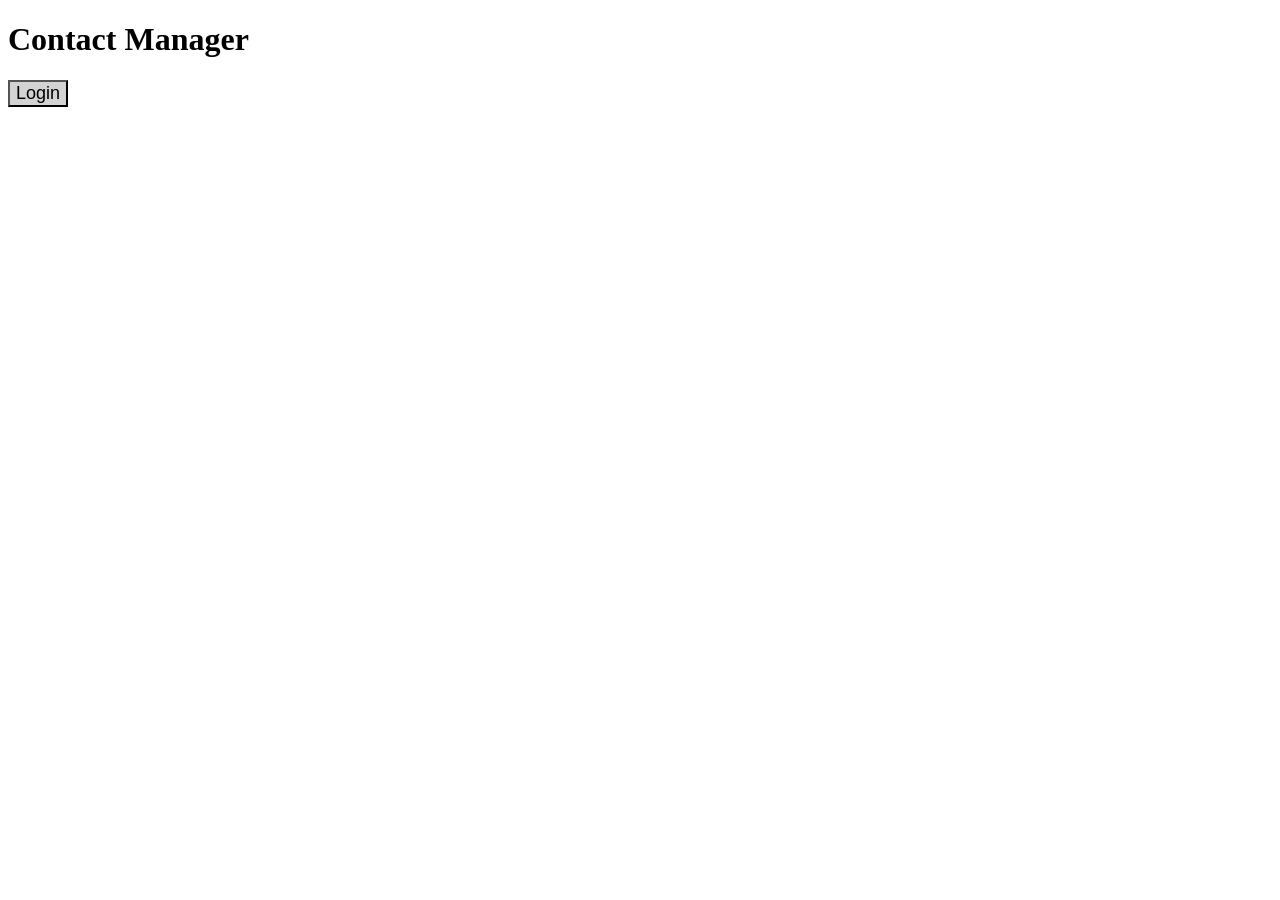
==== work/index.html @ a6fe0b3d "This is a test html document and will not be included in the fial project. It is only to work around" ====
<!DOCTYPE html>
<html>
    <head>
        <title>COP4331 Small Project</title>
    </head>
    <body>
        <h1>Contact Manager</h1>
        <button onclick = "login()" style="font-size: large; background-color: lightgray; color: black;">Login</button>
        <script>
            function login()
            {
                window.location.href = "login.html";
            }
        </script>
    </body>
</html>
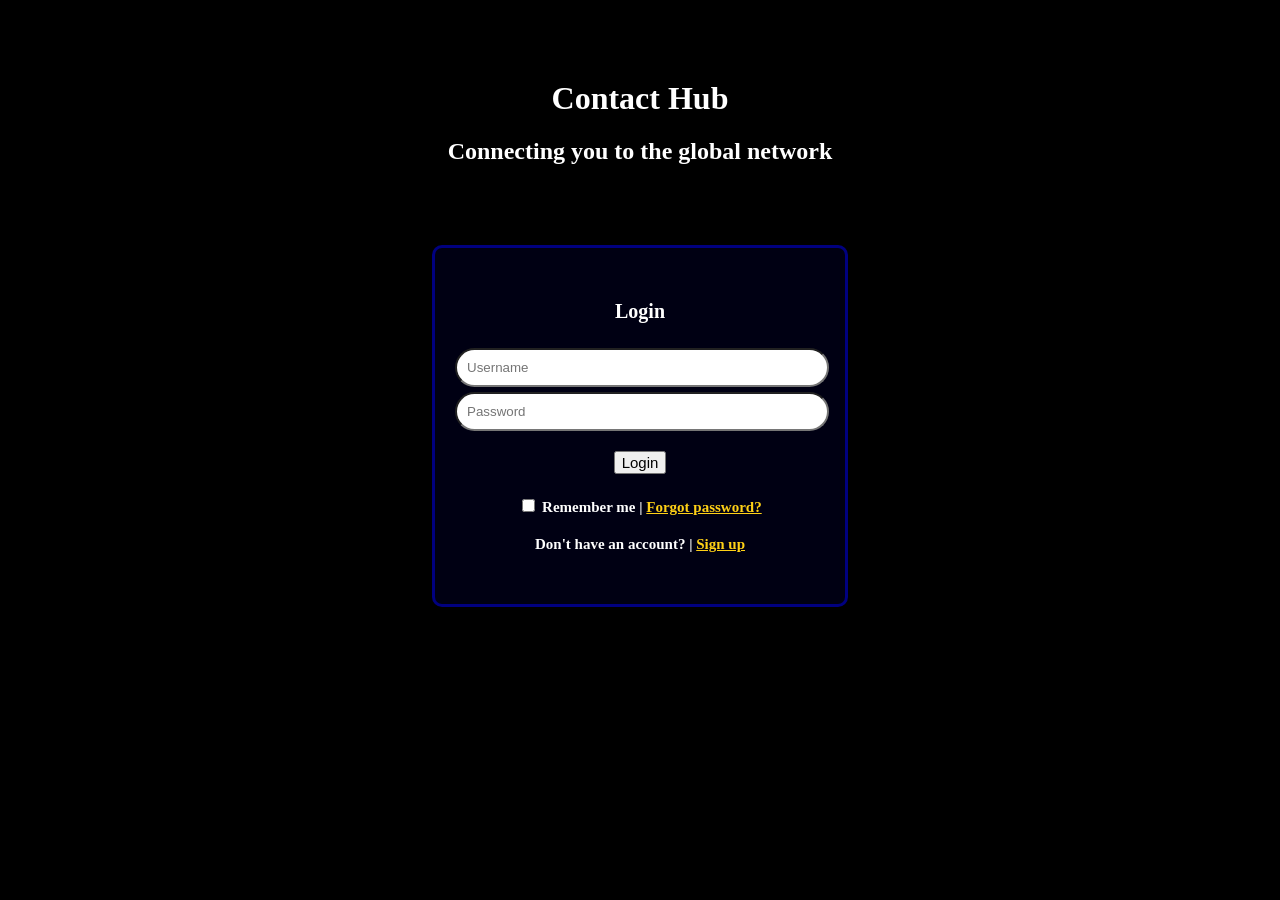
==== commit 8df8d1cd: "initial test for website homepage" ====
--- a/work/index.html
+++ b/work/index.html
@@ -1,16 +1,73 @@
 <!DOCTYPE html>
 <html>
     <head>
+        <link rel="stylesheet" href="index.css">
         <title>COP4331 Small Project</title>
+        <style>
+            body {
+                
+                background-color: #000;
+                background-image: url("https://images-assets.nasa.gov/image/art002e024014/art002e024014~large.jpg");
+                background-repeat: no-repeat;
+                background-size: cover;
+                background-position: middle right;
+                background-size: 125% auto;
+                font-family: 'Times New Roman', Times, serif, sans-serif;
+                text-align: center;
+                margin-top: 80px;
+                color: white;
+            }
+            .wrapper{
+                width: 350px;
+                margin: 80px auto;
+                padding: 30px;
+                border: 3px solid navy;
+                border-radius: 10px;
+                background-color: rgba(0, 0, 30, 0.65);
+            }
+            .input-box{
+                margin: 0px 0;
+            }
+            .input-box input{
+                width: 100%;
+                padding: 10px;
+                border-radius: 100px;
+                margin-left: -10px;
+                
+            }
+            a{
+                color: #ffd116;
+                text-decoration: underline;
+            }
+        </style>
+        <h1>Contact Hub</h1>
+        <h2>Connecting you to the global network</h2>
     </head>
     <body>
-        <h1>Contact Manager</h1>
-        <button onclick = "login()" style="font-size: large; background-color: lightgray; color: black;">Login</button>
-        <script>
-            function login()
-            {
-                window.location.href = "login.html";
-            }
-        </script>
+        <div class = "wrapper"> 
+            <form action = "">
+                <h1> 
+                    <p style = "font-size: 20px; color: white; margin-top: 20px;" > Login </p>
+                    <div class="input-box">
+                        <input type="text" placeholder="Username" required>
+                    </div>
+                    <div class="input-box">
+                        <input type="password" placeholder="Password" required>
+                    </div>
+                    <button type="submit" style = "font-size: 15px; color: black; margin-top: 20px;" >Login</button>
+
+                    <div class="forgotpass-remember">
+                        <p style = "font-size: 15px; color: white; margin-top: 20px;" > 
+                            <label><input type="checkbox"> Remember me |</label>
+                            <a href="#">Forgot password?</a>
+                        </p>
+                        <p style = "font-size: 15px; color: white; margin-top: 20px;" > Don't have an account? | <a href="#">Sign up</a>
+                    </div>
+                </h1>
+            </form>
+        </div>
+        
+
+
     </body>
 </html>
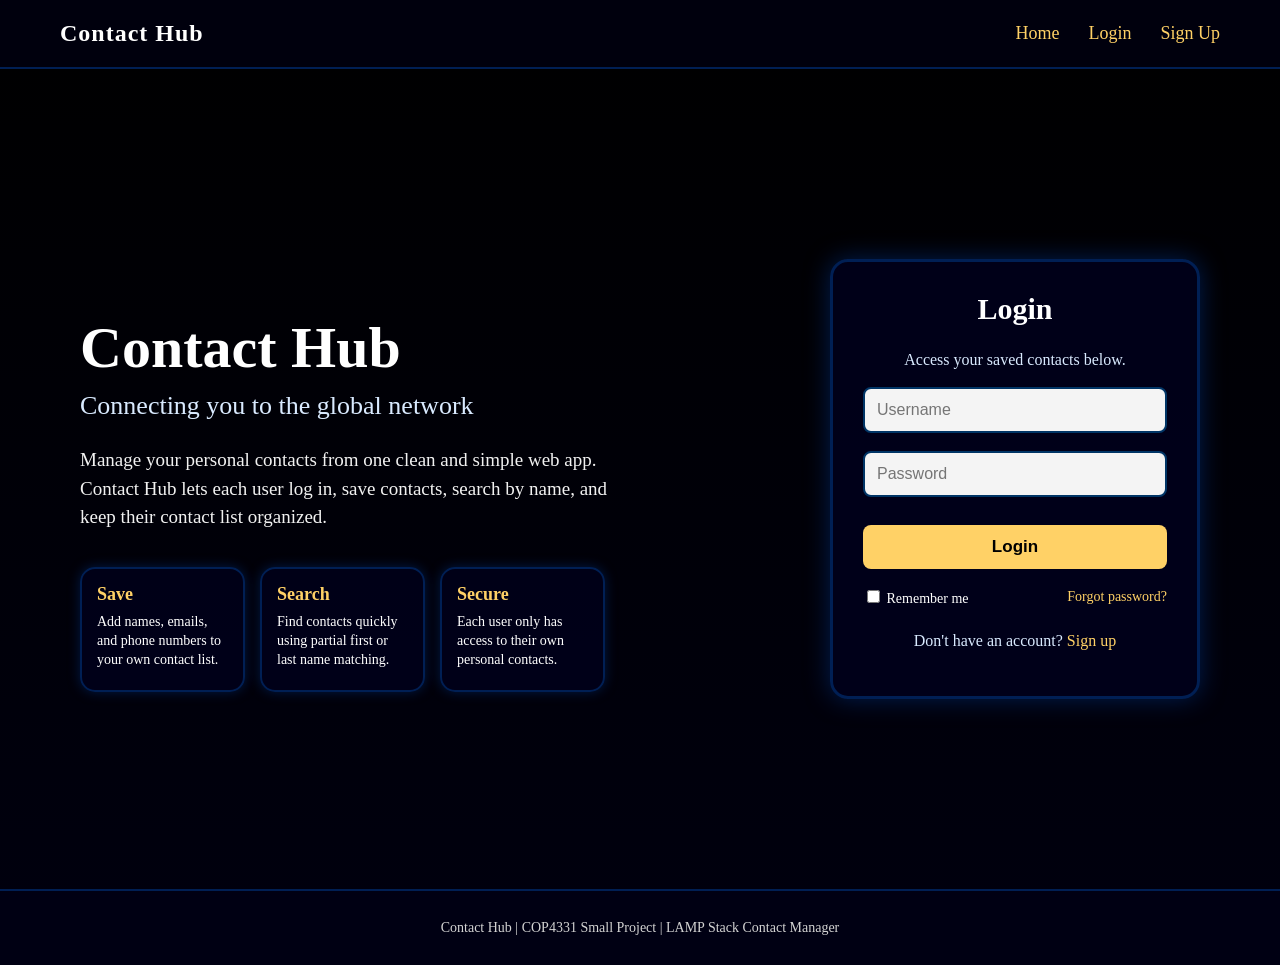
==== commit 9255e139: "second edition of the front page" ====
--- a/work/index.html
+++ b/work/index.html
@@ -1,73 +1,329 @@
 <!DOCTYPE html>
-<html>
+<html lang="en">
     <head>
-        <link rel="stylesheet" href="index.css">
-        <title>COP4331 Small Project</title>
+        <meta charset="UTF-8">
+        <meta name="viewport" content="width=device-width, initial-scale=1.0">
+        <title>Contact Hub</title>
+
         <style>
+            * {
+                box-sizing: border-box;
+            }
+
             body {
-                
+                margin: 0;
+                min-height: 100vh;
                 background-color: #000;
-                background-image: url("https://images-assets.nasa.gov/image/art002e024014/art002e024014~large.jpg");
+                background-image: linear-gradient(rgba(0, 0, 0, 0.45), rgba(0, 0, 20, 0.75)),
+                                  url("https://images-assets.nasa.gov/image/art002e024014/art002e024014~large.jpg");
                 background-repeat: no-repeat;
-                background-size: cover;
-                background-position: middle right;
+                background-position: center right;
                 background-size: 125% auto;
-                font-family: 'Times New Roman', Times, serif, sans-serif;
+                font-family: 'Times New Roman', Times, serif;
+                color: white;
+            }
+
+            .navbar {
+                width: 100%;
+                padding: 20px 60px;
+                display: flex;
+                justify-content: space-between;
+                align-items: center;
+                background-color: rgba(0, 0, 20, 0.65);
+                border-bottom: 2px solid #001f54;
+            }
+
+            .navbar h2 {
+                margin: 0;
+                color: white;
+                letter-spacing: 1px;
+            }
+
+            .nav-links a {
+                color: #ffd166;
+                text-decoration: none;
+                margin-left: 25px;
+                font-size: 18px;
+            }
+
+            .nav-links a:hover {
+                color: white;
+                text-decoration: underline;
+            }
+
+            .main-container {
+                min-height: calc(100vh - 80px);
+                display: flex;
+                align-items: center;
+                justify-content: space-between;
+                padding: 50px 80px;
+                gap: 40px;
+            }
+
+            .hero-section {
+                max-width: 550px;
+                text-align: left;
+            }
+
+            .hero-section h1 {
+                font-size: 58px;
+                margin-bottom: 10px;
+            }
+
+            .hero-section h2 {
+                font-size: 26px;
+                font-weight: normal;
+                color: #d9eaff;
+                margin-top: 0;
+            }
+
+            .tagline {
+                font-size: 19px;
+                line-height: 1.5;
+                color: #f1f1f1;
+                margin-top: 25px;
+            }
+
+            .feature-list {
+                display: flex;
+                gap: 15px;
+                flex-wrap: wrap;
+                margin-top: 35px;
+            }
+
+            .feature-card {
+                width: 165px;
+                min-height: 125px;
+                padding: 15px;
+                border: 2px solid #001f54;
+                border-radius: 15px;
+                background-color: rgba(0, 0, 30, 0.72);
+                box-shadow: 0 0 12px rgba(0, 31, 84, 0.8);
+            }
+
+            .feature-card h3 {
+                color: #ffd166;
+                margin-top: 0;
+                margin-bottom: 8px;
+                font-size: 18px;
+            }
+
+            .feature-card p {
+                margin: 0;
+                font-size: 14px;
+                line-height: 1.35;
+            }
+
+            .login-wrapper {
+                width: 370px;
+                padding: 30px;
+                border: 3px solid #001f54;
+                border-radius: 18px;
+                background-color: rgba(0, 0, 30, 0.78);
+                box-shadow: 0 0 25px rgba(0, 31, 84, 0.95);
                 text-align: center;
-                margin-top: 80px;
-                color: white;
-            }
-            .wrapper{
-                width: 350px;
-                margin: 80px auto;
-                padding: 30px;
-                border: 3px solid navy;
-                border-radius: 10px;
-                background-color: rgba(0, 0, 30, 0.65);
-            }
-            .input-box{
-                margin: 0px 0;
-            }
-            .input-box input{
+            }
+
+            .login-wrapper h2 {
+                margin-top: 0;
+                color: white;
+                font-size: 30px;
+            }
+
+            .login-wrapper p {
+                color: #d9eaff;
+                font-size: 16px;
+            }
+
+            .input-box {
+                margin: 18px 0;
+            }
+
+            .input-box input {
                 width: 100%;
-                padding: 10px;
-                border-radius: 100px;
-                margin-left: -10px;
-                
-            }
-            a{
-                color: #ffd116;
+                padding: 12px;
+                border: 2px solid #003566;
+                border-radius: 8px;
+                font-size: 16px;
+                background-color: #f4f4f4;
+                color: black;
+            }
+
+            .input-box input:focus {
+                outline: none;
+                border-color: #ffd166;
+            }
+
+            .login-button {
+                width: 100%;
+                padding: 12px;
+                margin-top: 10px;
+                border: none;
+                border-radius: 8px;
+                background-color: #ffd166;
+                color: black;
+                font-size: 17px;
+                font-weight: bold;
+                cursor: pointer;
+            }
+
+            .login-button:hover {
+                background-color: white;
+            }
+
+            .login-options {
+                display: flex;
+                justify-content: space-between;
+                align-items: center;
+                margin-top: 18px;
+                font-size: 14px;
+            }
+
+            .login-options label {
+                color: white;
+            }
+
+            a {
+                color: #ffd166;
+                text-decoration: none;
+            }
+
+            a:hover {
+                color: white;
                 text-decoration: underline;
             }
+
+            .signup-text {
+                margin-top: 25px;
+            }
+
+            footer {
+                text-align: center;
+                padding: 15px;
+                background-color: rgba(0, 0, 20, 0.75);
+                border-top: 2px solid #001f54;
+                color: lightgray;
+                font-size: 14px;
+            }
+
+            @media screen and (max-width: 900px) {
+                body {
+                    background-size: cover;
+                    background-position: center;
+                }
+
+                .navbar {
+                    padding: 18px 25px;
+                    flex-direction: column;
+                    gap: 12px;
+                }
+
+                .nav-links a {
+                    margin: 0 10px;
+                }
+
+                .main-container {
+                    flex-direction: column;
+                    padding: 35px 25px;
+                    text-align: center;
+                }
+
+                .hero-section {
+                    text-align: center;
+                }
+
+                .hero-section h1 {
+                    font-size: 44px;
+                }
+
+                .feature-list {
+                    justify-content: center;
+                }
+
+                .login-wrapper {
+                    width: 100%;
+                    max-width: 370px;
+                }
+            }
         </style>
-        <h1>Contact Hub</h1>
-        <h2>Connecting you to the global network</h2>
     </head>
+
     <body>
-        <div class = "wrapper"> 
-            <form action = "">
-                <h1> 
-                    <p style = "font-size: 20px; color: white; margin-top: 20px;" > Login </p>
+        <nav class="navbar">
+            <h2>Contact Hub</h2>
+
+            <div class="nav-links">
+                <a href="index.html">Home</a>
+                <a href="login.html">Login</a>
+                <a href="register.html">Sign Up</a>
+            </div>
+        </nav>
+
+        <main class="main-container">
+            <section class="hero-section">
+                <h1>Contact Hub</h1>
+                <h2>Connecting you to the global network</h2>
+
+                <p class="tagline">
+                    Manage your personal contacts from one clean and simple web app.
+                    Contact Hub lets each user log in, save contacts, search by name,
+                    and keep their contact list organized.
+                </p>
+
+                <div class="feature-list">
+                    <div class="feature-card">
+                        <h3>Save</h3>
+                        <p>Add names, emails, and phone numbers to your own contact list.</p>
+                    </div>
+
+                    <div class="feature-card">
+                        <h3>Search</h3>
+                        <p>Find contacts quickly using partial first or last name matching.</p>
+                    </div>
+
+                    <div class="feature-card">
+                        <h3>Secure</h3>
+                        <p>Each user only has access to their own personal contacts.</p>
+                    </div>
+                </div>
+            </section>
+
+            <section class="login-wrapper">
+                <form action="" method="post">
+                    <h2>Login</h2>
+                    <p>Access your saved contacts below.</p>
+
                     <div class="input-box">
                         <input type="text" placeholder="Username" required>
                     </div>
+
                     <div class="input-box">
                         <input type="password" placeholder="Password" required>
                     </div>
-                    <button type="submit" style = "font-size: 15px; color: black; margin-top: 20px;" >Login</button>
-
-                    <div class="forgotpass-remember">
-                        <p style = "font-size: 15px; color: white; margin-top: 20px;" > 
-                            <label><input type="checkbox"> Remember me |</label>
-                            <a href="#">Forgot password?</a>
-                        </p>
-                        <p style = "font-size: 15px; color: white; margin-top: 20px;" > Don't have an account? | <a href="#">Sign up</a>
-                    </div>
-                </h1>
-            </form>
-        </div>
-        
-
-
+
+                    <button type="submit" class="login-button">Login</button>
+
+                    <div class="login-options">
+                        <label><input type="checkbox"> Remember me</label>
+                        <a href="#">Forgot password?</a>
+                    </div>
+
+                    <p class="signup-text">
+                        Don't have an account? <a href="register.html">Sign up</a>
+                    </p>
+                </form>
+            </section>
+        </main>
+
+        <footer>
+            <p>Contact Hub | COP4331 Small Project | LAMP Stack Contact Manager</p>
+        </footer>
+
+        <script>
+            function login()
+            {
+                window.location.href = "login.html";
+            }
+        </script>
     </body>
-</html>+</html>
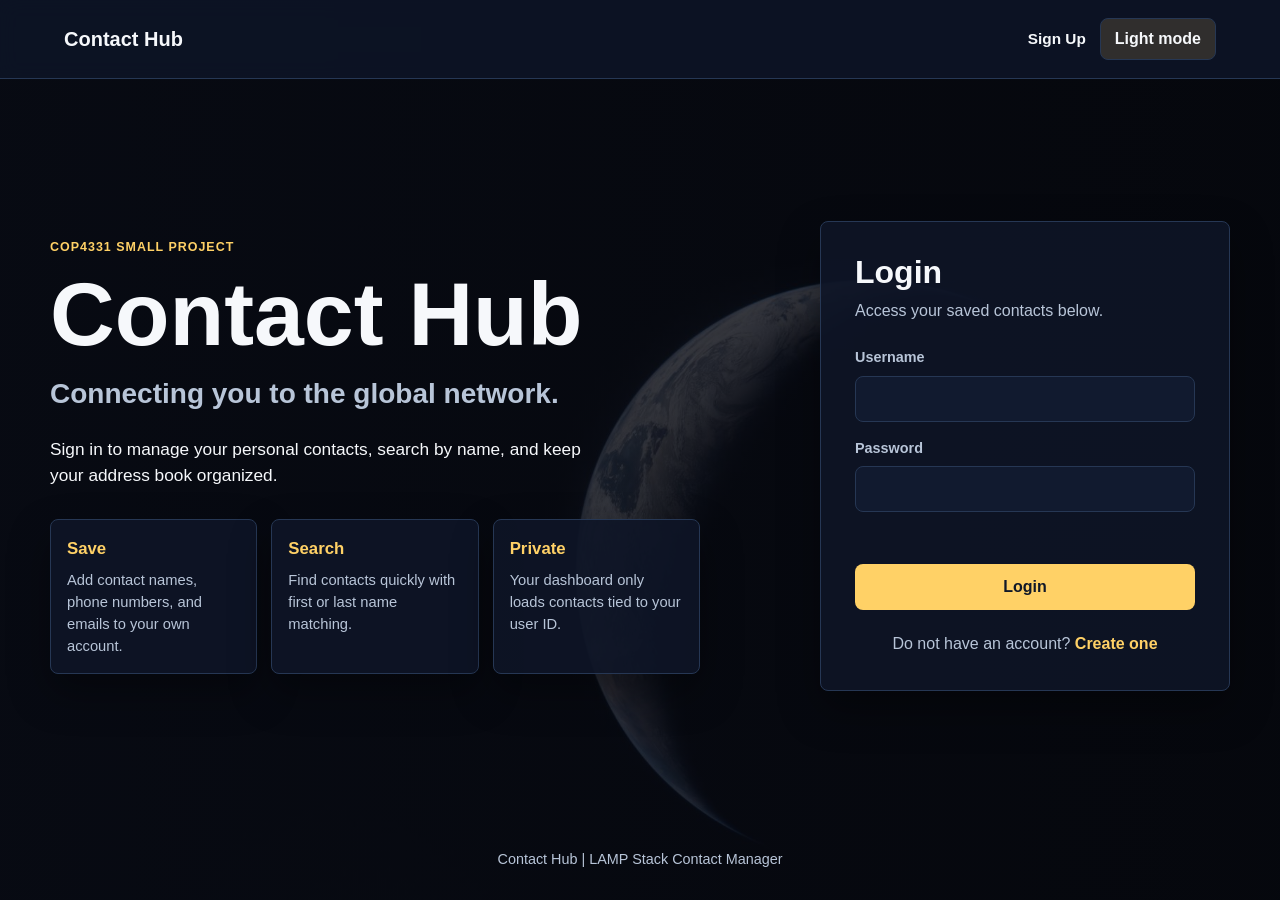
==== commit 82b45d90: "Updated versions of all files pulled directly from the droplet" ====
--- a/work/index.html
+++ b/work/index.html
@@ -1,329 +1,77 @@
 <!DOCTYPE html>
 <html lang="en">
-    <head>
-        <meta charset="UTF-8">
-        <meta name="viewport" content="width=device-width, initial-scale=1.0">
-        <title>Contact Hub</title>
 
-        <style>
-            * {
-                box-sizing: border-box;
-            }
+<head>
+    <meta charset="UTF-8">
+    <meta name="viewport" content="width=device-width, initial-scale=1.0">
+    <title>Contact Hub</title>
+    <link rel="stylesheet" href="css/app.css">
+    <script src="js/theme.js?v=20260605-2" defer></script>
+    <script src="js/api.js?v=20260605-2" defer></script>
+    <script src="js/auth.js?v=20260605-2" defer></script>
+</head>
 
-            body {
-                margin: 0;
-                min-height: 100vh;
-                background-color: #000;
-                background-image: linear-gradient(rgba(0, 0, 0, 0.45), rgba(0, 0, 20, 0.75)),
-                                  url("https://images-assets.nasa.gov/image/art002e024014/art002e024014~large.jpg");
-                background-repeat: no-repeat;
-                background-position: center right;
-                background-size: 125% auto;
-                font-family: 'Times New Roman', Times, serif;
-                color: white;
-            }
+<body class="dark-mode auth-page">
+    <header class="site-header">
+	<a class="brand" href="index.html">Contact Hub</a>
+        <nav class="nav-links" aria-label="Primary navigation">
+	   <!-- <a href="index.html" aria-current="page">Home</a> -->
+            <a href="signup.html">Sign Up</a>
+            <button class="theme-toggle-btn" id="themeToggle" type="button">Light mode</button>
+        </nav>
+    </header>
 
-            .navbar {
-                width: 100%;
-                padding: 20px 60px;
-                display: flex;
-                justify-content: space-between;
-                align-items: center;
-                background-color: rgba(0, 0, 20, 0.65);
-                border-bottom: 2px solid #001f54;
-            }
+    <main class="landing-layout">
+        <section class="hero-copy" aria-labelledby="heroTitle">
+            <p class="eyebrow">COP4331 Small Project</p>
+            <h1 id="heroTitle">Contact Hub</h1>
+            <p class="hero-subtitle">Connecting you to the global network.</p>
+            <p class="hero-text">
+                Sign in to manage your personal contacts, search by name, and keep your address book organized.
+            </p>
 
-            .navbar h2 {
-                margin: 0;
-                color: white;
-                letter-spacing: 1px;
-            }
+            <div class="feature-list" aria-label="Contact Hub features">
+                <article class="feature-card">
+                    <h2>Save</h2>
+                    <p>Add contact names, phone numbers, and emails to your own account.</p>
+                </article>
+                <article class="feature-card">
+                    <h2>Search</h2>
+                    <p>Find contacts quickly with first or last name matching.</p>
+                </article>
+                <article class="feature-card">
+                    <h2>Private</h2>
+                    <p>Your dashboard only loads contacts tied to your user ID.</p>
+                </article>
+            </div>
+        </section>
 
-            .nav-links a {
-                color: #ffd166;
-                text-decoration: none;
-                margin-left: 25px;
-                font-size: 18px;
-            }
+        <section class="auth-card" aria-labelledby="loginTitle">
+            <h2 id="loginTitle">Login</h2>
+            <p class="card-subtitle">Access your saved contacts below.</p>
 
-            .nav-links a:hover {
-                color: white;
-                text-decoration: underline;
-            }
+            <form id="loginForm" novalidate>
+                <div class="form-field">
+                    <label for="loginName">Username</label>
+                    <input id="loginName" name="login" type="text" autocomplete="username" required>
+                </div>
 
-            .main-container {
-                min-height: calc(100vh - 80px);
-                display: flex;
-                align-items: center;
-                justify-content: space-between;
-                padding: 50px 80px;
-                gap: 40px;
-            }
+                <div class="form-field">
+                    <label for="loginPassword">Password</label>
+                    <input id="loginPassword" name="password" type="password" autocomplete="current-password" required>
+                </div>
 
-            .hero-section {
-                max-width: 550px;
-                text-align: left;
-            }
+		<p class="status-message" id="loginStatus" role="status" aria-live="polite"></p>
 
-            .hero-section h1 {
-                font-size: 58px;
-                margin-bottom: 10px;
-            }
+		<button class="primary-button" type="submit">Login</button>
+            </form>
 
-            .hero-section h2 {
-                font-size: 26px;
-                font-weight: normal;
-                color: #d9eaff;
-                margin-top: 0;
-            }
+            <p class="auth-switch">Do not have an account? <a href="signup.html">Create one</a></p>
+        </section>
+    </main>
 
-            .tagline {
-                font-size: 19px;
-                line-height: 1.5;
-                color: #f1f1f1;
-                margin-top: 25px;
-            }
-
-            .feature-list {
-                display: flex;
-                gap: 15px;
-                flex-wrap: wrap;
-                margin-top: 35px;
-            }
-
-            .feature-card {
-                width: 165px;
-                min-height: 125px;
-                padding: 15px;
-                border: 2px solid #001f54;
-                border-radius: 15px;
-                background-color: rgba(0, 0, 30, 0.72);
-                box-shadow: 0 0 12px rgba(0, 31, 84, 0.8);
-            }
-
-            .feature-card h3 {
-                color: #ffd166;
-                margin-top: 0;
-                margin-bottom: 8px;
-                font-size: 18px;
-            }
-
-            .feature-card p {
-                margin: 0;
-                font-size: 14px;
-                line-height: 1.35;
-            }
-
-            .login-wrapper {
-                width: 370px;
-                padding: 30px;
-                border: 3px solid #001f54;
-                border-radius: 18px;
-                background-color: rgba(0, 0, 30, 0.78);
-                box-shadow: 0 0 25px rgba(0, 31, 84, 0.95);
-                text-align: center;
-            }
-
-            .login-wrapper h2 {
-                margin-top: 0;
-                color: white;
-                font-size: 30px;
-            }
-
-            .login-wrapper p {
-                color: #d9eaff;
-                font-size: 16px;
-            }
-
-            .input-box {
-                margin: 18px 0;
-            }
-
-            .input-box input {
-                width: 100%;
-                padding: 12px;
-                border: 2px solid #003566;
-                border-radius: 8px;
-                font-size: 16px;
-                background-color: #f4f4f4;
-                color: black;
-            }
-
-            .input-box input:focus {
-                outline: none;
-                border-color: #ffd166;
-            }
-
-            .login-button {
-                width: 100%;
-                padding: 12px;
-                margin-top: 10px;
-                border: none;
-                border-radius: 8px;
-                background-color: #ffd166;
-                color: black;
-                font-size: 17px;
-                font-weight: bold;
-                cursor: pointer;
-            }
-
-            .login-button:hover {
-                background-color: white;
-            }
-
-            .login-options {
-                display: flex;
-                justify-content: space-between;
-                align-items: center;
-                margin-top: 18px;
-                font-size: 14px;
-            }
-
-            .login-options label {
-                color: white;
-            }
-
-            a {
-                color: #ffd166;
-                text-decoration: none;
-            }
-
-            a:hover {
-                color: white;
-                text-decoration: underline;
-            }
-
-            .signup-text {
-                margin-top: 25px;
-            }
-
-            footer {
-                text-align: center;
-                padding: 15px;
-                background-color: rgba(0, 0, 20, 0.75);
-                border-top: 2px solid #001f54;
-                color: lightgray;
-                font-size: 14px;
-            }
-
-            @media screen and (max-width: 900px) {
-                body {
-                    background-size: cover;
-                    background-position: center;
-                }
-
-                .navbar {
-                    padding: 18px 25px;
-                    flex-direction: column;
-                    gap: 12px;
-                }
-
-                .nav-links a {
-                    margin: 0 10px;
-                }
-
-                .main-container {
-                    flex-direction: column;
-                    padding: 35px 25px;
-                    text-align: center;
-                }
-
-                .hero-section {
-                    text-align: center;
-                }
-
-                .hero-section h1 {
-                    font-size: 44px;
-                }
-
-                .feature-list {
-                    justify-content: center;
-                }
-
-                .login-wrapper {
-                    width: 100%;
-                    max-width: 370px;
-                }
-            }
-        </style>
-    </head>
-
-    <body>
-        <nav class="navbar">
-            <h2>Contact Hub</h2>
-
-            <div class="nav-links">
-                <a href="index.html">Home</a>
-                <a href="login.html">Login</a>
-                <a href="register.html">Sign Up</a>
-            </div>
-        </nav>
-
-        <main class="main-container">
-            <section class="hero-section">
-                <h1>Contact Hub</h1>
-                <h2>Connecting you to the global network</h2>
-
-                <p class="tagline">
-                    Manage your personal contacts from one clean and simple web app.
-                    Contact Hub lets each user log in, save contacts, search by name,
-                    and keep their contact list organized.
-                </p>
-
-                <div class="feature-list">
-                    <div class="feature-card">
-                        <h3>Save</h3>
-                        <p>Add names, emails, and phone numbers to your own contact list.</p>
-                    </div>
-
-                    <div class="feature-card">
-                        <h3>Search</h3>
-                        <p>Find contacts quickly using partial first or last name matching.</p>
-                    </div>
-
-                    <div class="feature-card">
-                        <h3>Secure</h3>
-                        <p>Each user only has access to their own personal contacts.</p>
-                    </div>
-                </div>
-            </section>
-
-            <section class="login-wrapper">
-                <form action="" method="post">
-                    <h2>Login</h2>
-                    <p>Access your saved contacts below.</p>
-
-                    <div class="input-box">
-                        <input type="text" placeholder="Username" required>
-                    </div>
-
-                    <div class="input-box">
-                        <input type="password" placeholder="Password" required>
-                    </div>
-
-                    <button type="submit" class="login-button">Login</button>
-
-                    <div class="login-options">
-                        <label><input type="checkbox"> Remember me</label>
-                        <a href="#">Forgot password?</a>
-                    </div>
-
-                    <p class="signup-text">
-                        Don't have an account? <a href="register.html">Sign up</a>
-                    </p>
-                </form>
-            </section>
-        </main>
-
-        <footer>
-            <p>Contact Hub | COP4331 Small Project | LAMP Stack Contact Manager</p>
-        </footer>
-
-        <script>
-            function login()
-            {
-                window.location.href = "login.html";
-            }
-        </script>
-    </body>
+    <footer class="site-footer">
+        <p>Contact Hub | LAMP Stack Contact Manager</p>
+    </footer>
+</body>
 </html>
--- a/work/css/app.css
+++ b/work/css/app.css
@@ -0,0 +1,582 @@
+:root {
+    --page-bg: #eef3f8;
+    --surface: rgba(255, 255, 255, 0.92);
+    --surface-strong: #ffffff;
+    --text-main: #172033;
+    --text-muted: #5a6678;
+    --accent: #1267b7;
+    --accent-strong: #0a4f8d;
+    --accent-soft: #dfefff;
+    --border: #c6d2df;
+    --input-bg: #ffffff;
+    --input-text: #101828;
+    --danger: #b42318;
+    --success: #147d4f;
+    --shadow: 0 18px 40px rgba(22, 32, 51, 0.16);
+    --hero-overlay: linear-gradient(90deg, rgba(238, 243, 248, 0.9), rgba(238, 243, 248, 0.7));
+}
+
+body.dark-mode {
+    --page-bg: #080b14;
+    --surface: rgba(14, 20, 38, 0.9);
+    --surface-strong: #10182b;
+    --text-main: #f6f8fb;
+    --text-muted: #b8c5d8;
+    --accent: #ffd166;
+    --accent-strong: #f5b83f;
+    --accent-soft: rgba(255, 209, 102, 0.15);
+    --border: #263754;
+    --input-bg: #111a2f;
+    --input-text: #ffffff;
+    --danger: #ff7a7a;
+    --success: #5bd69f;
+    --shadow: 0 18px 40px rgba(0, 0, 0, 0.35);
+    --hero-overlay: linear-gradient(90deg, rgba(8, 11, 20, 0.92), rgba(8, 11, 20, 0.64));
+}
+
+* {
+    box-sizing: border-box;
+}
+
+html {
+    min-height: 100%;
+}
+
+body {
+    min-height: 100vh;
+    margin: 0;
+    background: var(--page-bg);
+    color: var(--text-main);
+    font-family: "Segoe UI", Tahoma, Geneva, Verdana, sans-serif;
+    line-height: 1.5;
+}
+
+body.auth-page {
+    background-color: var(--page-bg);
+    background-image: var(--hero-overlay), url("../images/frontPageEarth.jpg");
+    background-position: center;
+    background-size: cover;
+    background-attachment: fixed;
+}
+
+a {
+    color: var(--accent);
+    font-weight: 700;
+    text-decoration: none;
+}
+
+a:hover {
+    color: var(--accent-strong);
+    text-decoration: underline;
+}
+
+button,
+input {
+    font: inherit;
+}
+
+.site-header {
+    display: flex;
+    align-items: center;
+    justify-content: space-between;
+    gap: 20px;
+    width: 100%;
+    padding: 18px clamp(18px, 5vw, 64px);
+    background: var(--surface);
+    border-bottom: 1px solid var(--border);
+    backdrop-filter: blur(10px);
+}
+
+.brand {
+    color: var(--text-main);
+    font-size: 1.25rem;
+    font-weight: 800;
+    letter-spacing: 0;
+}
+
+.brand:hover {
+    text-decoration: none;
+}
+
+.nav-links {
+    display: flex;
+    align-items: center;
+    flex-wrap: wrap;
+    justify-content: flex-end;
+    gap: 14px;
+}
+
+.nav-links a {
+    color: var(--text-main);
+    font-size: 0.96rem;
+}
+
+.theme-toggle-btn,
+.primary-button,
+.secondary-button,
+.text-button,
+.icon-button {
+    min-height: 42px;
+    border: 0;
+    border-radius: 8px;
+    cursor: pointer;
+    font-weight: 800;
+}
+
+.theme-toggle-btn {
+    padding: 8px 14px;
+    background: var(--accent-soft);
+    color: var(--text-main);
+    border: 1px solid var(--border);
+}
+
+.primary-button {
+    width: 100%;
+    padding: 11px 18px;
+    background: var(--accent);
+    color: #101828;
+}
+
+body:not(.dark-mode) .primary-button {
+    color: #ffffff;
+}
+
+.primary-button:hover,
+.theme-toggle-btn:hover {
+    filter: brightness(0.96);
+}
+
+.secondary-button {
+    padding: 10px 16px;
+    background: var(--surface-strong);
+    color: var(--text-main);
+    border: 1px solid var(--border);
+}
+
+.text-button {
+    padding: 8px 4px;
+    background: transparent;
+    color: var(--text-main);
+}
+
+.danger-text {
+    color: var(--danger);
+}
+
+.compact-button {
+    width: auto;
+}
+
+.landing-layout {
+    display: grid;
+    grid-template-columns: minmax(0, 1fr) minmax(320px, 410px);
+    gap: clamp(28px, 6vw, 80px);
+    align-items: center;
+    min-height: calc(100vh - 146px);
+    width: min(1180px, calc(100% - 36px));
+    margin: 0 auto;
+    padding: 48px 0;
+}
+
+.center-layout {
+    display: grid;
+    place-items: center;
+    min-height: calc(100vh - 80px);
+    width: min(100%, 520px);
+    margin: 0 auto;
+    padding: 42px 18px;
+}
+
+.hero-copy {
+    max-width: 650px;
+}
+
+.eyebrow {
+    margin: 0 0 10px;
+    color: var(--accent);
+    font-size: 0.78rem;
+    font-weight: 900;
+    letter-spacing: 0.08em;
+    text-transform: uppercase;
+}
+
+.hero-copy h1,
+.dashboard-heading h1,
+.auth-card h1,
+.auth-card h2 {
+    margin: 0;
+    color: var(--text-main);
+    line-height: 1.05;
+    letter-spacing: 0;
+}
+
+.hero-copy h1 {
+    font-size: clamp(3rem, 8vw, 5.6rem);
+}
+
+.hero-subtitle {
+    margin: 12px 0 0;
+    color: var(--text-muted);
+    font-size: clamp(1.25rem, 2.5vw, 1.75rem);
+    font-weight: 700;
+}
+
+.hero-text {
+    max-width: 560px;
+    margin: 22px 0 0;
+    color: var(--text-main);
+    font-size: 1.08rem;
+}
+
+.feature-list {
+    display: grid;
+    grid-template-columns: repeat(3, minmax(0, 1fr));
+    gap: 14px;
+    margin-top: 30px;
+}
+
+.feature-card,
+.auth-card,
+.controls-panel,
+.contact-card,
+.empty-state,
+.modal-card {
+    background: var(--surface);
+    border: 1px solid var(--border);
+    border-radius: 8px;
+    box-shadow: var(--shadow);
+}
+
+.feature-card {
+    min-height: 128px;
+    padding: 16px;
+}
+
+.feature-card h2 {
+    margin: 0 0 8px;
+    color: var(--accent);
+    font-size: 1.05rem;
+}
+
+.feature-card p,
+.card-subtitle,
+.auth-switch,
+.empty-state p,
+.welcome-text,
+.contact-meta {
+    color: var(--text-muted);
+}
+
+.feature-card p {
+    margin: 0;
+    font-size: 0.92rem;
+}
+
+.auth-card {
+    width: 100%;
+    padding: clamp(22px, 4vw, 34px);
+}
+
+.narrow-card {
+    max-width: 440px;
+}
+
+.auth-card h1,
+.auth-card h2 {
+    font-size: 2rem;
+}
+
+.card-subtitle {
+    margin: 10px 0 24px;
+}
+
+.form-field {
+    display: grid;
+    gap: 7px;
+    margin-bottom: 16px;
+}
+
+.form-field label {
+    color: var(--text-muted);
+    font-size: 0.9rem;
+    font-weight: 800;
+}
+
+.form-field input,
+.search-form input {
+    width: 100%;
+    min-height: 44px;
+    padding: 10px 12px;
+    background: var(--input-bg);
+    color: var(--input-text);
+    border: 1px solid var(--border);
+    border-radius: 8px;
+    outline: none;
+}
+
+.form-field input:focus,
+.search-form input:focus {
+    border-color: var(--accent);
+    box-shadow: 0 0 0 3px var(--accent-soft);
+}
+
+.form-row {
+    display: flex;
+    align-items: center;
+    gap: 14px;
+}
+
+.split-row {
+    justify-content: space-between;
+    margin: 4px 0 14px;
+}
+
+.check-label {
+    display: inline-flex;
+    align-items: center;
+    gap: 8px;
+    color: var(--text-muted);
+    font-weight: 700;
+}
+
+.status-message {
+    min-height: 22px;
+    margin: 10px 0 14px;
+    color: var(--text-muted);
+    font-size: 0.94rem;
+}
+
+.status-message.error {
+    color: var(--danger);
+}
+
+.status-message.success {
+    color: var(--success);
+}
+
+.auth-switch {
+    margin: 22px 0 0;
+    text-align: center;
+}
+
+.site-footer {
+    padding: 16px 18px;
+    color: var(--text-muted);
+    text-align: center;
+}
+
+.site-footer p {
+    margin: 0;
+    font-size: 0.9rem;
+}
+
+.dashboard-page {
+    display: flex;
+    flex-direction: column;
+}
+
+.dashboard-container {
+    flex: 1;
+    width: min(1180px, calc(100% - 36px));
+    margin: 0 auto;
+    padding: 34px 0 44px;
+}
+
+.dashboard-heading {
+    display: flex;
+    align-items: end;
+    justify-content: space-between;
+    gap: 18px;
+    margin-bottom: 20px;
+}
+
+.dashboard-heading h1 {
+    font-size: clamp(2rem, 5vw, 3.2rem);
+}
+
+.controls-panel {
+    padding: 16px;
+    margin-bottom: 12px;
+}
+
+.search-form {
+    display: grid;
+    grid-template-columns: minmax(0, 1fr) auto;
+    gap: 12px;
+}
+
+.dashboard-status {
+    margin-bottom: 18px;
+}
+
+.contacts-grid {
+    display: grid;
+    grid-template-columns: repeat(auto-fill, minmax(250px, 1fr));
+    gap: 18px;
+}
+
+.contact-card {
+    display: grid;
+    gap: 14px;
+    padding: 18px;
+}
+
+.contact-card-header {
+    display: flex;
+    align-items: start;
+    justify-content: space-between;
+    gap: 12px;
+}
+
+.contact-name {
+    margin: 0;
+    color: var(--text-main);
+    font-size: 1.2rem;
+    line-height: 1.25;
+}
+
+.contact-meta {
+    margin: 0;
+    font-size: 0.88rem;
+}
+
+.contact-date-label,
+.contact-date-value {
+    display: block;
+}
+
+.contact-date-label {
+    white-space: nowrap;
+}
+
+.contact-date-value {
+    margin-top: 2px;
+}
+
+.delete-card-btn {
+    min-height: 34px;
+    padding: 7px 10px;
+    background: transparent;
+    color: var(--danger);
+    border: 1px solid var(--border);
+    border-radius: 8px;
+    cursor: pointer;
+    font-weight: 800;
+}
+
+.update-card-btn {
+    min-height: 34px;
+    padding: 7px 10px;
+    background: transparent;
+    color: var(--accent);
+    border: 1px solid var(--border);
+    border-radius: 8px;
+    cursor: pointer;
+    font-weight: 800;
+}
+
+.empty-state {
+    padding: 34px;
+    text-align: center;
+}
+
+.empty-state h2 {
+    margin: 0 0 8px;
+}
+
+.modal-overlay {
+    position: fixed;
+    inset: 0;
+    z-index: 20;
+    display: grid;
+    place-items: center;
+    padding: 18px;
+    background: rgba(0, 0, 0, 0.62);
+}
+
+.modal-card {
+    position: relative;
+    width: min(100%, 460px);
+    padding: 26px;
+}
+
+.modal-card h2 {
+    margin: 0 0 20px;
+}
+
+.icon-button {
+    position: absolute;
+    top: 12px;
+    right: 12px;
+    width: 36px;
+    min-height: 36px;
+    background: transparent;
+    color: var(--text-muted);
+    border: 1px solid var(--border);
+}
+
+.form-actions {
+    display: grid;
+    grid-template-columns: 1fr 1fr;
+    gap: 12px;
+}
+
+.sr-only {
+    position: absolute;
+    width: 1px;
+    height: 1px;
+    padding: 0;
+    margin: -1px;
+    overflow: hidden;
+    clip: rect(0, 0, 0, 0);
+    white-space: nowrap;
+    border: 0;
+}
+
+[hidden] {
+    display: none !important;
+}
+
+@media (max-width: 900px) {
+    .landing-layout {
+        grid-template-columns: 1fr;
+        min-height: auto;
+        padding: 36px 0;
+    }
+
+    .feature-list {
+        grid-template-columns: 1fr;
+    }
+
+    .dashboard-heading {
+        align-items: stretch;
+        flex-direction: column;
+    }
+
+    .compact-button {
+        width: 100%;
+    }
+}
+
+@media (max-width: 640px) {
+    .site-header {
+        align-items: flex-start;
+        flex-direction: column;
+    }
+
+    .nav-links {
+        justify-content: flex-start;
+        width: 100%;
+    }
+
+    .search-form,
+    .form-actions {
+        grid-template-columns: 1fr;
+    }
+
+    .split-row {
+        align-items: flex-start;
+        flex-direction: column;
+        gap: 8px;
+    }
+}
